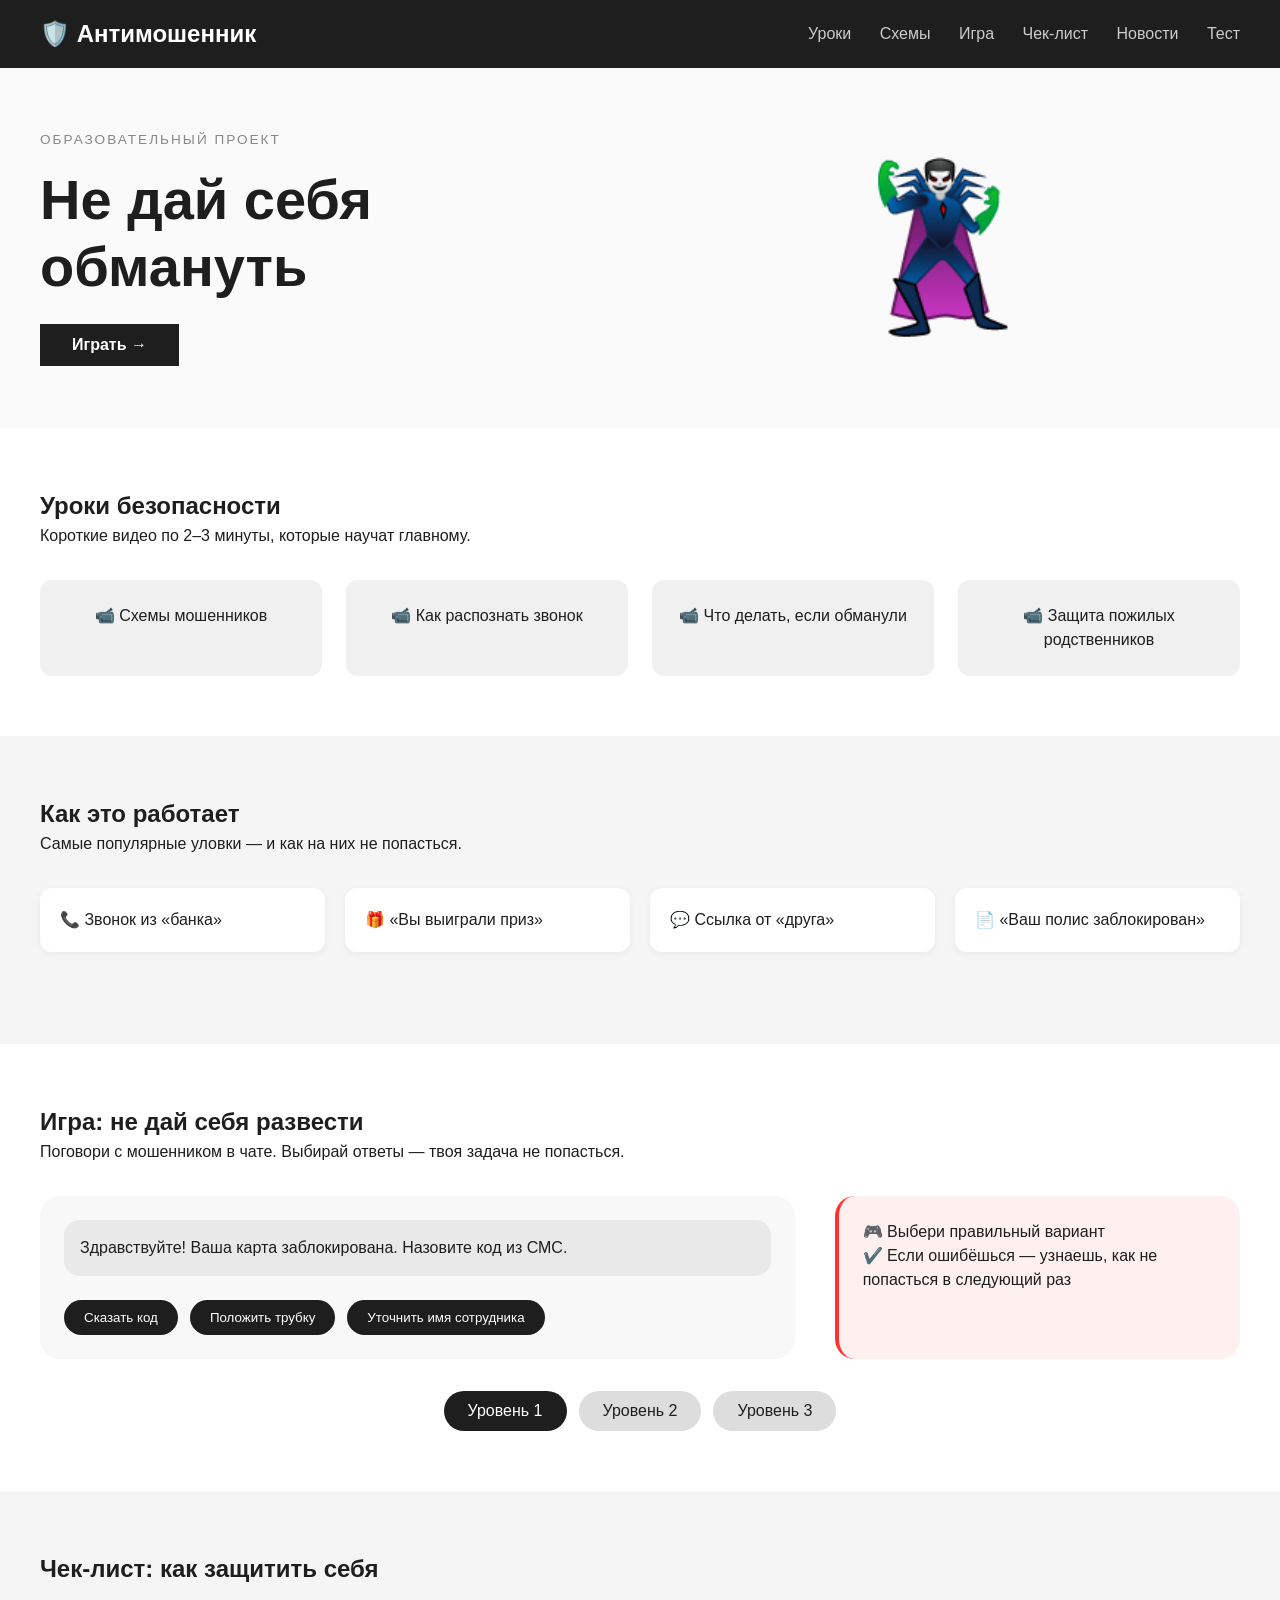
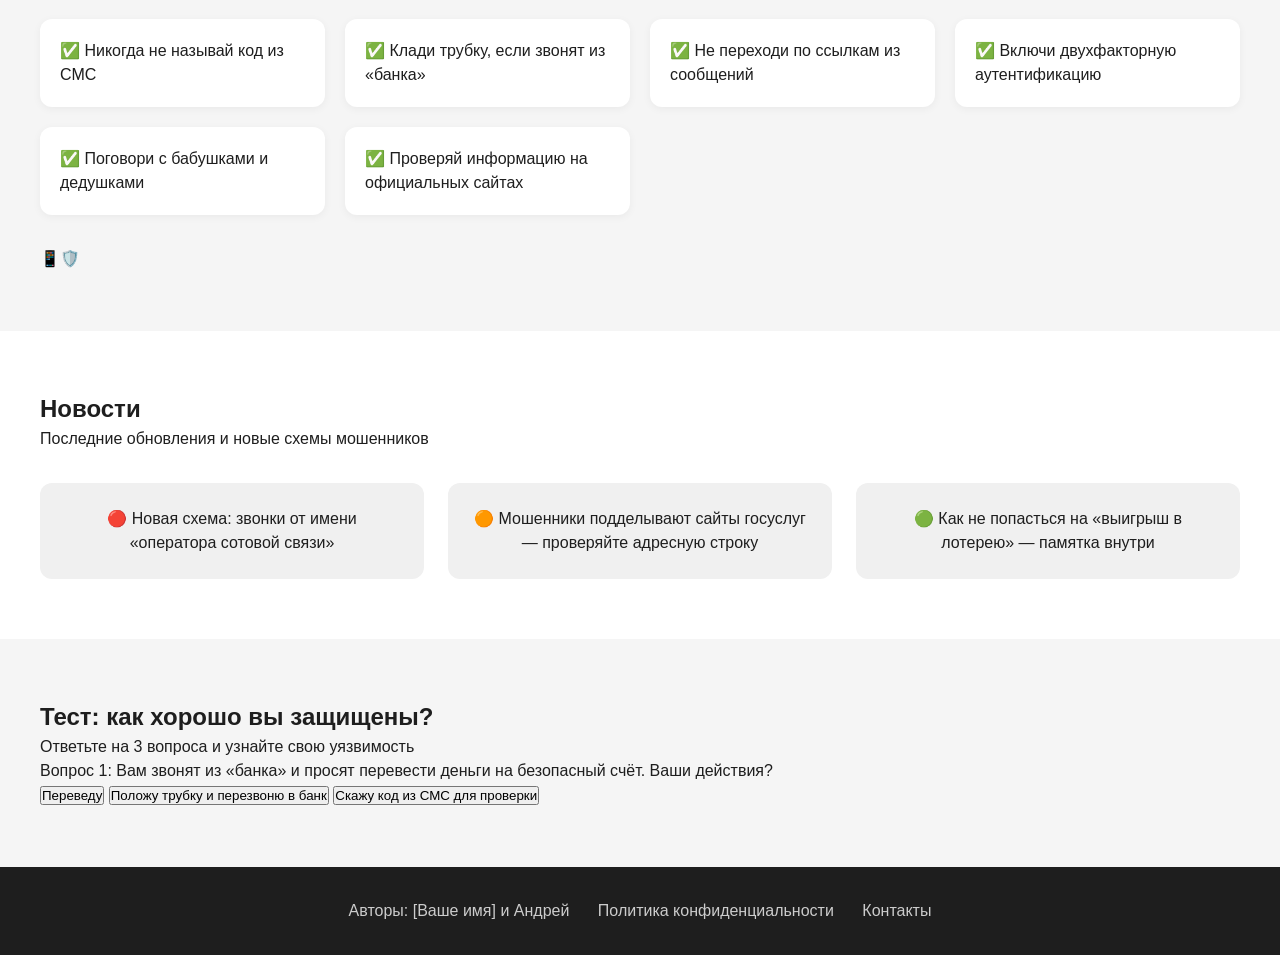
==== main.html @ 99d52fd8 "Первый коммит: начальная версия сайта против мошенников" ====
<!DOCTYPE html>
<html lang="ru">
<head>
    <meta charset="UTF-8">
    <meta name="viewport" content="width=device-width, initial-scale=1.0">
    <title>Антимошенник — защита от мошенников</title>
    <link rel="stylesheet" href="style.css">
</head>
<body>

<header class="navbar">
    <div class="logo">🛡️ Антимошенник</div>
    <nav>
        <a href="#lessons">Уроки</a>
        <a href="#schemes">Схемы</a>
        <a href="#game">Игра</a>
        <a href="#checklist">Чек-лист</a>
        <a href="#news">Новости</a>
        <a href="#test">Тест</a>
    </nav>
</header>

<main>
    <!-- Шапка (Hero) -->
    <section class="hero">
        <div class="hero-text">
            <p class="hero-label">образовательный проект</p>
            <h1>Не дай себя<br>обмануть</h1>
            <button class="hero-btn" id="game-scroll">Играть →</button>
        </div>
        <div class="hero-image">
            <div class="thief-icon">🦹‍♂️</div>
        </div>
    </section>

    <!-- Блок: Уроки / Видео -->
    <section id="lessons" class="section light">
        <h2>Уроки безопасности</h2>
        <p>Короткие видео по 2–3 минуты, которые научат главному.</p>
        <div class="cards">
            <div class="card">📹 Схемы мошенников</div>
            <div class="card">📹 Как распознать звонок</div>
            <div class="card">📹 Что делать, если обманули</div>
            <div class="card">📹 Защита пожилых родственников</div>
        </div>
    </section>

    <!-- Блок: Схемы (Что-то №1) -->
    <section id="schemes" class="section dark">
        <h2>Как это работает</h2>
        <p>Самые популярные уловки — и как на них не попасться.</p>
        <div class="schemes-grid">
            <div class="scheme-item">📞 Звонок из «банка»</div>
            <div class="scheme-item">🎁 «Вы выиграли приз»</div>
            <div class="scheme-item">💬 Ссылка от «друга»</div>
            <div class="scheme-item">📄 «Ваш полис заблокирован»</div>
        </div>
    </section>

    <!-- Блок: Игра -->
    <section id="game" class="section light">
        <h2>Игра: не дай себя развести</h2>
        <p>Поговори с мошенником в чате. Выбирай ответы — твоя задача не попасться.</p>
        <div class="game-container">
            <div class="game-chat">
                <div class="chat-message bot">Здравствуйте! Ваша карта заблокирована. Назовите код из СМС.</div>
                <div class="chat-options">
                    <button class="chat-btn">Сказать код</button>
                    <button class="chat-btn">Положить трубку</button>
                    <button class="chat-btn">Уточнить имя сотрудника</button>
                </div>
            </div>
            <div class="game-info">
                <p>🎮 Выбери правильный вариант</p>
                <p>✔️ Если ошибёшься — узнаешь, как не попасться в следующий раз</p>
            </div>
        </div>
        <div class="game-levels">
            <span class="level active">Уровень 1</span>
            <span class="level">Уровень 2</span>
            <span class="level">Уровень 3</span>
        </div>
    </section>

    <!-- Блок: Чек-лист (Что-то №2) -->
    <section id="checklist" class="section dark">
        <h2>Чек-лист: как защитить себя</h2>
        <div class="checklist-grid">
            <div class="checklist-item">✅ Никогда не называй код из СМС</div>
            <div class="checklist-item">✅ Клади трубку, если звонят из «банка»</div>
            <div class="checklist-item">✅ Не переходи по ссылкам из сообщений</div>
            <div class="checklist-item">✅ Включи двухфакторную аутентификацию</div>
            <div class="checklist-item">✅ Поговори с бабушками и дедушками</div>
            <div class="checklist-item">✅ Проверяй информацию на официальных сайтах</div>
        </div>
        <div class="phone-illustration">📱🛡️</div>
    </section>

    <!-- Блок: Новости -->
    <section id="news" class="section light">
        <h2>Новости</h2>
        <p>Последние обновления и новые схемы мошенников</p>
        <div class="news-list">
            <div class="news-item">🔴 Новая схема: звонки от имени «оператора сотовой связи»</div>
            <div class="news-item">🟠 Мошенники подделывают сайты госуслуг — проверяйте адресную строку</div>
            <div class="news-item">🟢 Как не попасться на «выигрыш в лотерею» — памятка внутри</div>
        </div>
    </section>

    <!-- Блок: Тест (Что-то №3) -->
    <section id="test" class="section dark">
        <h2>Тест: как хорошо вы защищены?</h2>
        <p>Ответьте на 3 вопроса и узнайте свою уязвимость</p>
        <div class="test-container">
            <div class="test-question">Вопрос 1: Вам звонят из «банка» и просят перевести деньги на безопасный счёт. Ваши действия?</div>
            <button class="test-btn">Переведу</button>
            <button class="test-btn">Положу трубку и перезвоню в банк</button>
            <button class="test-btn">Скажу код из СМС для проверки</button>
        </div>
    </section>
</main>

<footer>
    <div class="footer-links">
        <a href="#">Авторы: [Ваше имя] и Андрей</a>
        <a href="#">Политика конфиденциальности</a>
        <a href="#">Контакты</a>
    </div>
</footer>

<script src="script.js"></script>
</body>
</html>
---- style.css ----
* {
    margin: 0;
    padding: 0;
    box-sizing: border-box;
}

body {
    font-family: 'Segoe UI', Roboto, -apple-system, sans-serif;
    background: #ffffff;
    color: #1e1e1e;
    line-height: 1.5;
}

/* Навигация */
.navbar {
    display: flex;
    justify-content: space-between;
    align-items: center;
    padding: 16px 40px;
    background: #1e1e1e;
    color: white;
    position: sticky;
    top: 0;
    z-index: 100;
}

.logo {
    font-size: 1.5rem;
    font-weight: bold;
}

.navbar nav a {
    color: #ccc;
    text-decoration: none;
    margin-left: 24px;
    transition: 0.2s;
}

.navbar nav a:hover {
    color: white;
}

/* Секции */
.section {
    padding: 60px 40px;
}

.light {
    background: #ffffff;
}

.dark {
    background: #f5f5f5;
}

/* Hero (шапка) */
.hero {
    display: flex;
    justify-content: space-between;
    align-items: center;
    padding: 60px 40px;
    background: #fafafa;
    flex-wrap: wrap;
}

.hero-text {
    flex: 1;
}

.hero-label {
    font-size: 0.85rem;
    text-transform: uppercase;
    letter-spacing: 2px;
    color: #888;
}

.hero h1 {
    font-size: 3.5rem;
    font-weight: 800;
    line-height: 1.2;
    margin: 16px 0 24px;
}

.hero-btn {
    background: #1e1e1e;
    color: white;
    border: none;
    padding: 12px 32px;
    font-size: 1rem;
    font-weight: bold;
    cursor: pointer;
    transition: 0.2s;
}

.hero-btn:hover {
    background: #ff3333;
}

.hero-image {
    flex: 1;
    text-align: center;
    font-size: 10rem;
}

/* Карточки (видео, новости) */
.cards, .news-list {
    display: flex;
    gap: 24px;
    margin-top: 32px;
    flex-wrap: wrap;
}

.card, .news-item {
    background: #f0f0f0;
    padding: 24px;
    border-radius: 12px;
    flex: 1;
    min-width: 200px;
    text-align: center;
}

/* Схемы и чек-лист */
.schemes-grid, .checklist-grid {
    display: grid;
    grid-template-columns: repeat(auto-fit, minmax(250px, 1fr));
    gap: 20px;
    margin: 32px 0;
}

.scheme-item, .checklist-item {
    background: white;
    padding: 20px;
    border-radius: 12px;
    box-shadow: 0 2px 8px rgba(0,0,0,0.05);
}

/* Игра */
.game-container {
    display: flex;
    gap: 40px;
    margin: 32px 0;
    flex-wrap: wrap;
}

.game-chat {
    flex: 2;
    background: #f8f8f8;
    border-radius: 20px;
    padding: 24px;
}

.chat-message {
    background: #e9e9e9;
    padding: 16px;
    border-radius: 16px;
    margin-bottom: 24px;
}

.chat-options {
    display: flex;
    gap: 12px;
    flex-wrap: wrap;
}

.chat-btn {
    background: #1e1e1e;
    color: white;
    border: none;
    padding: 10px 20px;
    border-radius: 40px;
    cursor: pointer;
}

.game-info {
    flex: 1;
    background: #fff0f0;
    padding: 24px;
    border-radius: 20px;
    border-left: 4px solid #ff3333;
}

.game-levels {
    display: flex;
    gap: 12px;
    margin-top: 20px;
    justify-content: center;
}

.level {
    background: #ddd;
    padding: 8px 24px;
    border-radius: 30px;
    cursor: pointer;
}

.level.active {
    background: #1e1e1e;
    color: white;
}

/* Подвал */
footer {
    background: #1e1e1e;
    color: #aaa;
    text-align: center;
    padding: 32px;
}

.footer-links a {
    color: #ccc;
    text-decoration: none;
    margin: 0 12px;
}
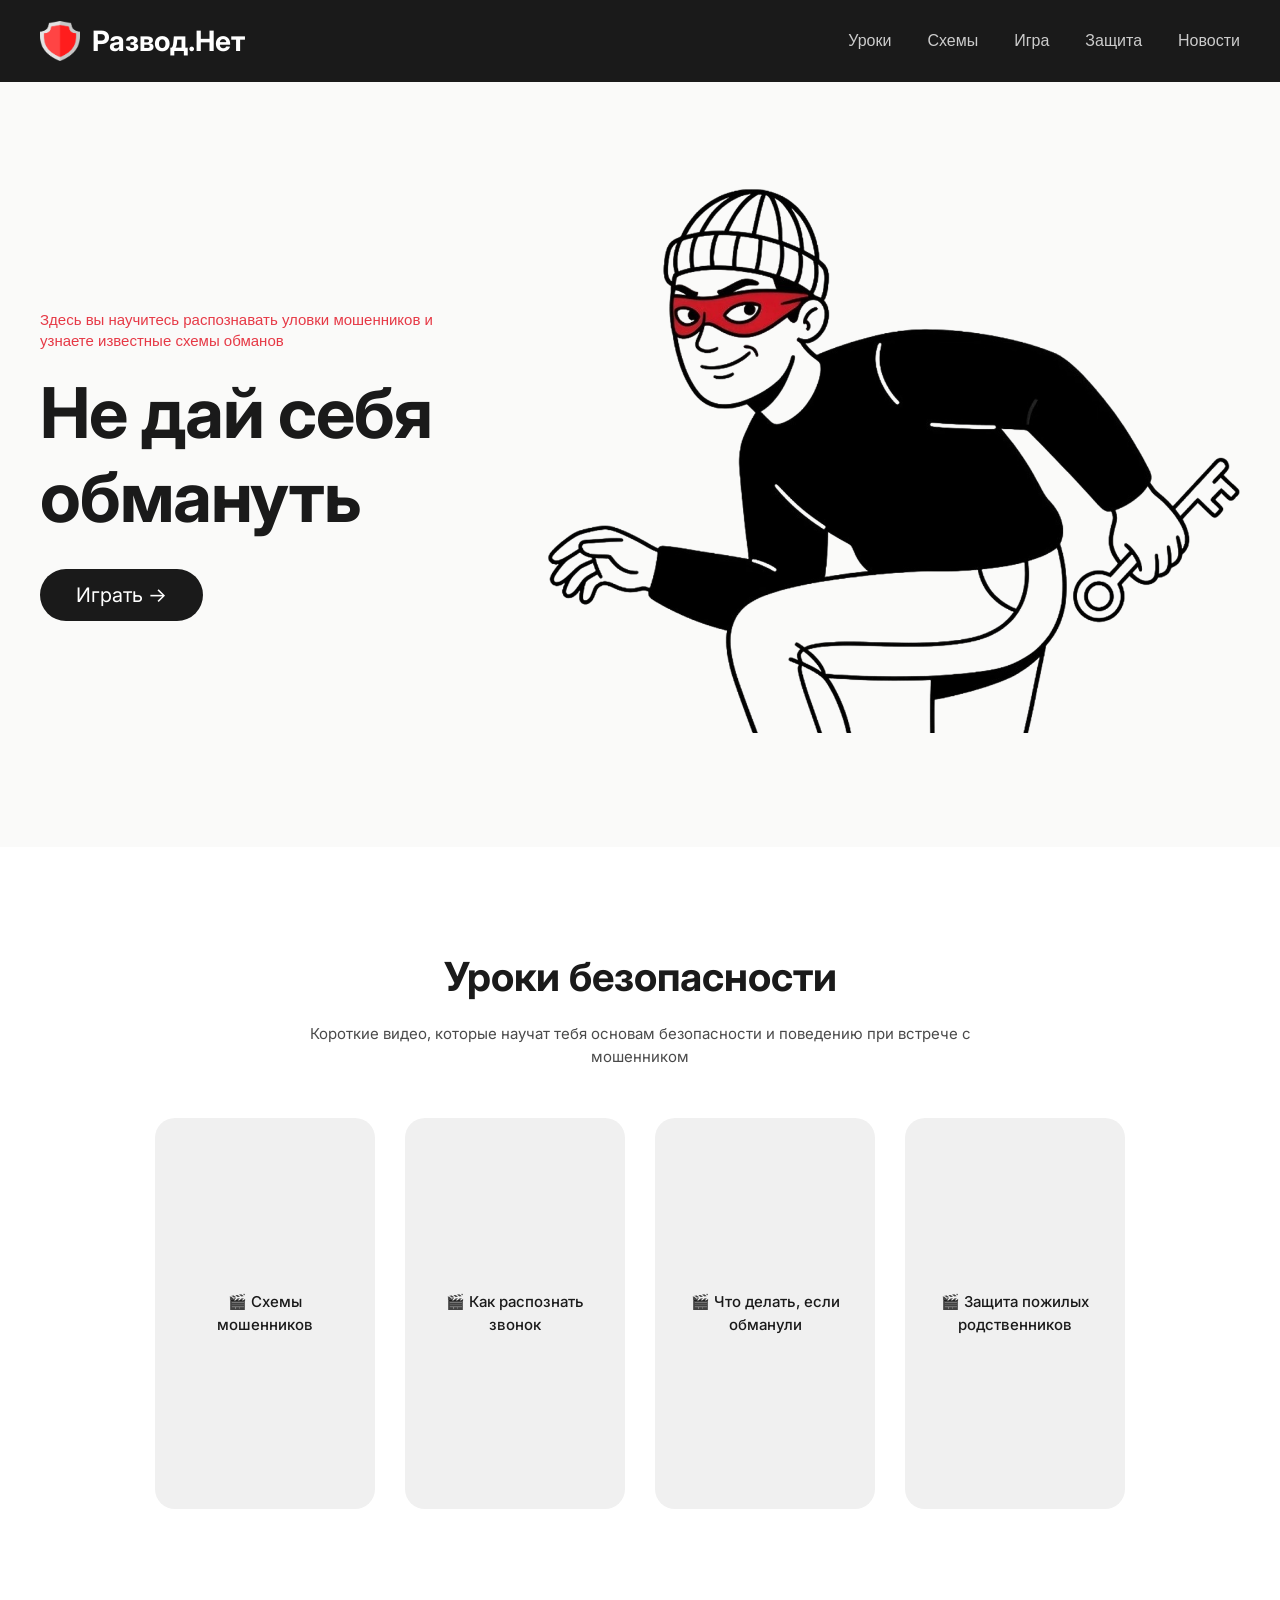
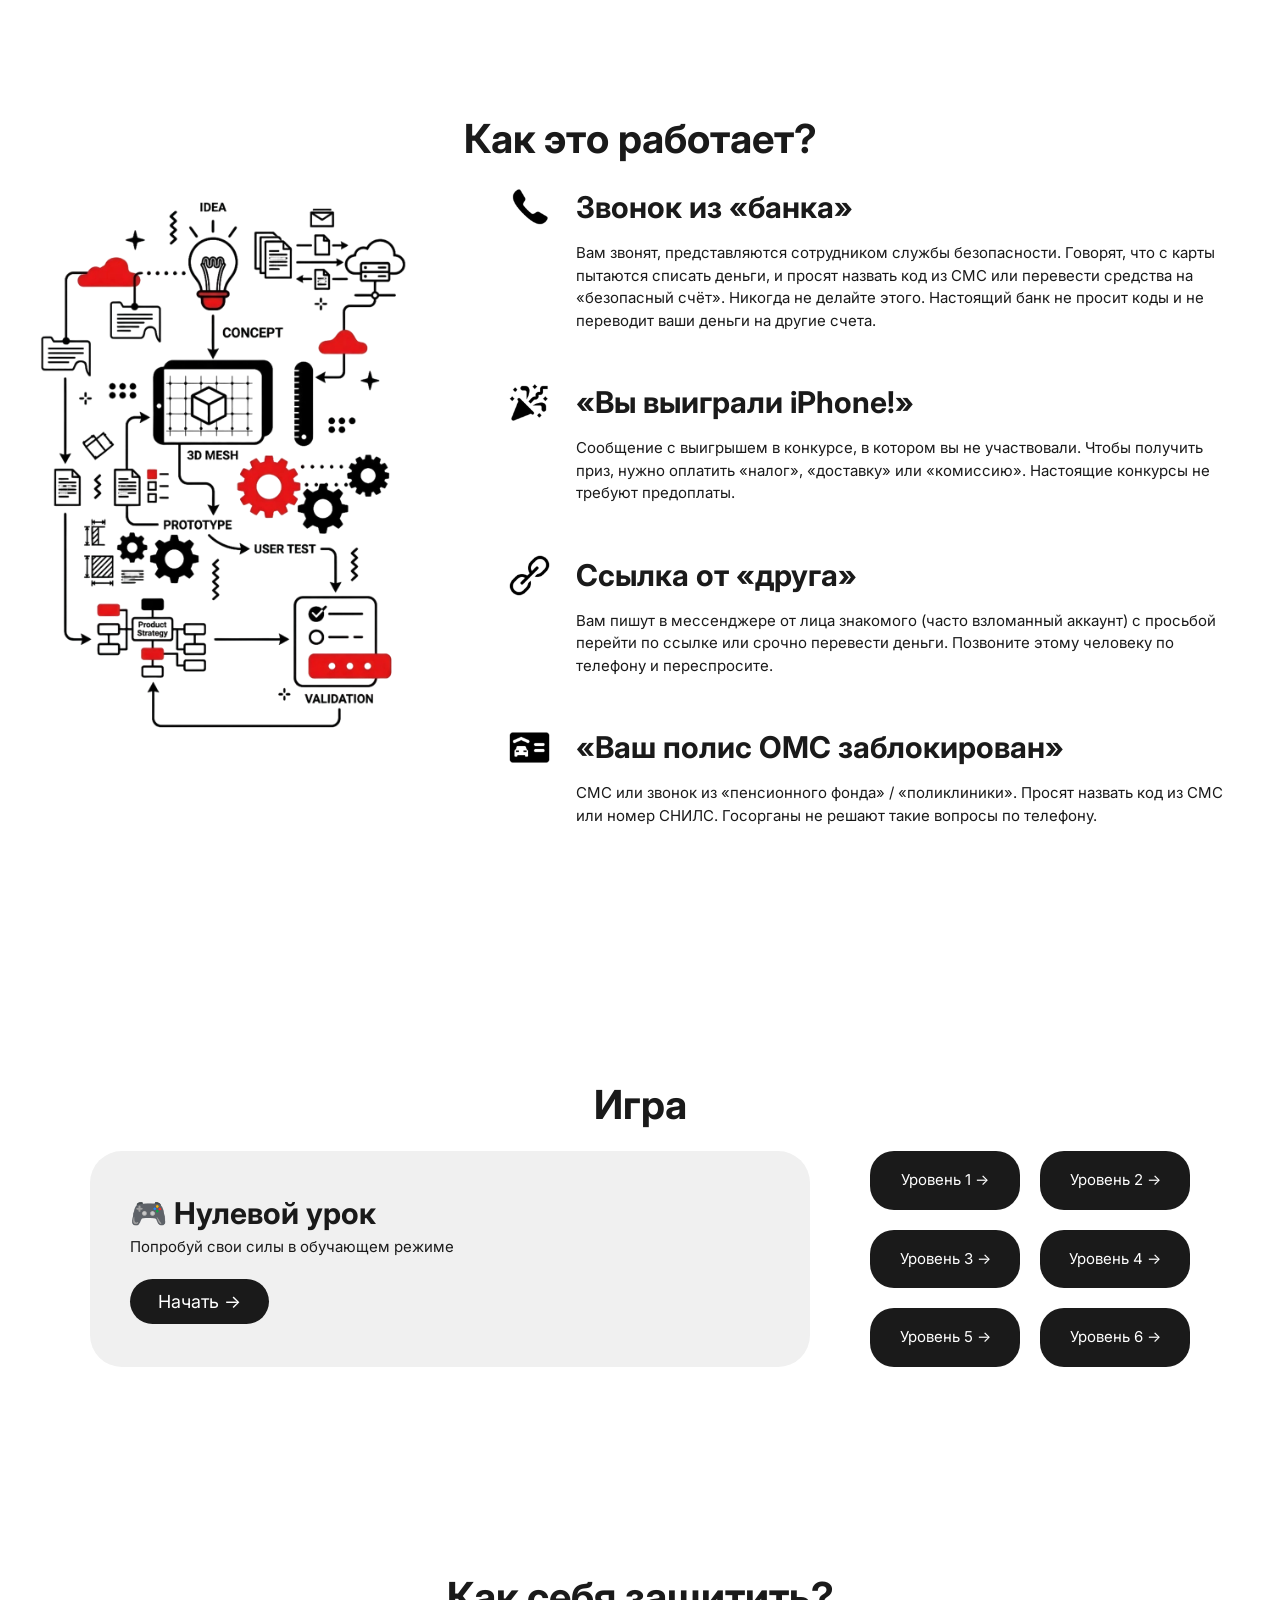
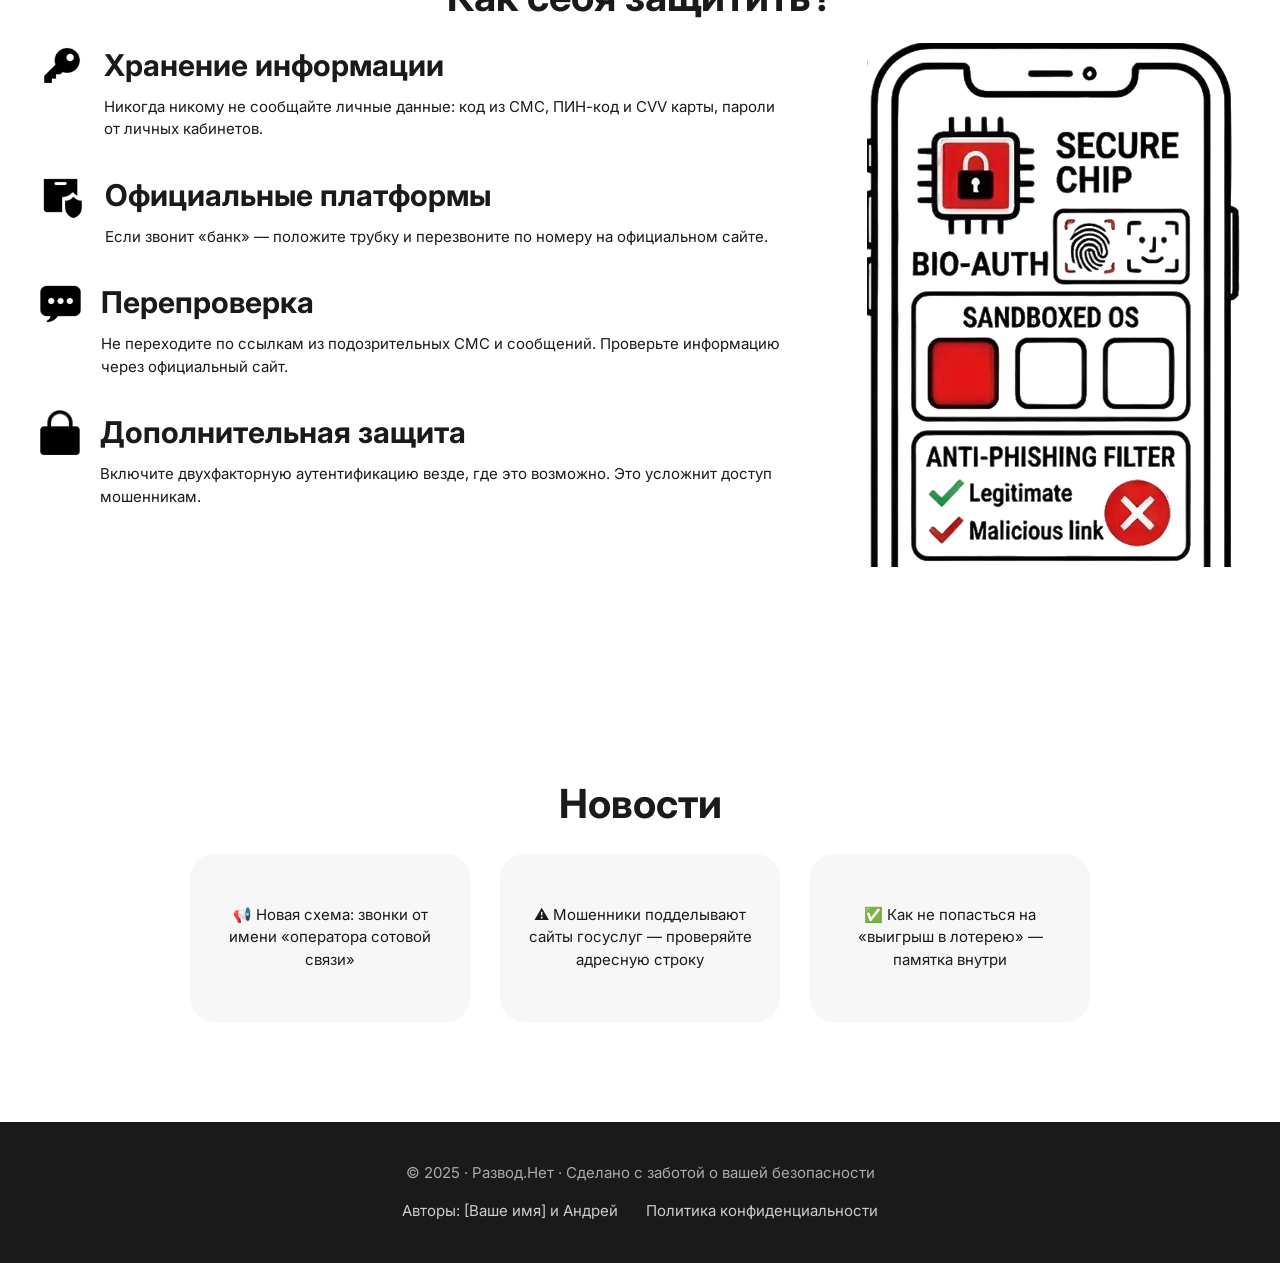
==== commit a3e85345: "Финальная версия: ловушка + основной сайт" ====
--- a/main.html
+++ b/main.html
@@ -3,128 +3,168 @@
 <head>
     <meta charset="UTF-8">
     <meta name="viewport" content="width=device-width, initial-scale=1.0">
-    <title>Антимошенник — защита от мошенников</title>
+    <title>Развод.Нет — защита от мошенников</title>
     <link rel="stylesheet" href="style.css">
 </head>
 <body>
 
-<header class="navbar">
-    <div class="logo">🛡️ Антимошенник</div>
+<div class="navbar">
+    <div class="logo">
+        <img src="images/Логотип.png" alt="Логотип" class="logo-img"> 
+        <span>Развод.Нет</span>
+    </div>
     <nav>
         <a href="#lessons">Уроки</a>
         <a href="#schemes">Схемы</a>
         <a href="#game">Игра</a>
-        <a href="#checklist">Чек-лист</a>
+        <a href="#protect">Защита</a>
         <a href="#news">Новости</a>
-        <a href="#test">Тест</a>
     </nav>
-</header>
+</div>
 
 <main>
-    <!-- Шапка (Hero) -->
+    <!-- Hero (увеличен в 1.7 раза) -->
     <section class="hero">
         <div class="hero-text">
-            <p class="hero-label">образовательный проект</p>
+            <p class="hero-tagline">Здесь вы научитесь распознавать уловки мошенников и узнаете известные схемы обманов</p>
             <h1>Не дай себя<br>обмануть</h1>
             <button class="hero-btn" id="game-scroll">Играть →</button>
         </div>
         <div class="hero-image">
-            <div class="thief-icon">🦹‍♂️</div>
+            <img src="images/Вор.png" alt="Вор" class="hero-img">
         </div>
     </section>
 
-    <!-- Блок: Уроки / Видео -->
+    <!-- Уроки (вертикальные карточки 9:16) -->
     <section id="lessons" class="section light">
-        <h2>Уроки безопасности</h2>
-        <p>Короткие видео по 2–3 минуты, которые научат главному.</p>
+        <h2 class="center-title">Уроки безопасности</h2>
+        <p class="section-desc center">Короткие видео, которые научат тебя основам безопасности и поведению при встрече с мошенником</p>
         <div class="cards">
-            <div class="card">📹 Схемы мошенников</div>
-            <div class="card">📹 Как распознать звонок</div>
-            <div class="card">📹 Что делать, если обманули</div>
-            <div class="card">📹 Защита пожилых родственников</div>
+            <div class="card">🎬 Схемы мошенников</div>
+            <div class="card">🎬 Как распознать звонок</div>
+            <div class="card">🎬 Что делать, если обманули</div>
+            <div class="card">🎬 Защита пожилых родственников</div>
         </div>
     </section>
 
-    <!-- Блок: Схемы (Что-то №1) -->
-    <section id="schemes" class="section dark">
-        <h2>Как это работает</h2>
-        <p>Самые популярные уловки — и как на них не попасться.</p>
-        <div class="schemes-grid">
-            <div class="scheme-item">📞 Звонок из «банка»</div>
-            <div class="scheme-item">🎁 «Вы выиграли приз»</div>
-            <div class="scheme-item">💬 Ссылка от «друга»</div>
-            <div class="scheme-item">📄 «Ваш полис заблокирован»</div>
+    <!-- Схемы: декоративное изображение слева, текст + иконки справа -->
+    <section id="schemes" class="section light">
+        <h2 class="center-title">Как это работает?</h2>
+        <div class="schemes-layout">
+            <div class="schemes-decor">
+                <img src="images/Схемы.png" alt="Схемы">
+            </div>
+            <div class="schemes-list">
+                <div class="scheme-item">
+                    <img src="images/Phone.png" alt="иконка" class="scheme-icon-img">
+                    <div class="scheme-content">
+                        <h3>Звонок из «банка»</h3>
+                        <p>Вам звонят, представляются сотрудником службы безопасности. Говорят, что с карты пытаются списать деньги, и просят назвать код из СМС или перевести средства на «безопасный счёт». Никогда не делайте этого. Настоящий банк не просит коды и не переводит ваши деньги на другие счета.</p>
+                    </div>
+                </div>
+                <div class="scheme-item">
+                    <img src="images/Confetti.png" alt="иконка" class="scheme-icon-img">
+                    <div class="scheme-content">
+                        <h3>«Вы выиграли iPhone!»</h3>
+                        <p>Сообщение с выигрышем в конкурсе, в котором вы не участвовали. Чтобы получить приз, нужно оплатить «налог», «доставку» или «комиссию». Настоящие конкурсы не требуют предоплаты.</p>
+                    </div>
+                </div>
+                <div class="scheme-item">
+                    <img src="images/Link.png" alt="иконка" class="scheme-icon-img">
+                    <div class="scheme-content">
+                        <h3>Ссылка от «друга»</h3>
+                        <p>Вам пишут в мессенджере от лица знакомого (часто взломанный аккаунт) с просьбой перейти по ссылке или срочно перевести деньги. Позвоните этому человеку по телефону и переспросите.</p>
+                    </div>
+                </div>
+                <div class="scheme-item">
+                    <img src="images/Car.png" alt="иконка" class="scheme-icon-img">
+                    <div class="scheme-content">
+                        <h3>«Ваш полис ОМС заблокирован»</h3>
+                        <p>СМС или звонок из «пенсионного фонда» / «поликлиники». Просят назвать код из СМС или номер СНИЛС. Госорганы не решают такие вопросы по телефону.</p>
+                    </div>
+                </div>
+            </div>
         </div>
     </section>
 
-    <!-- Блок: Игра -->
+    <!-- Игра (без изменений) -->
     <section id="game" class="section light">
-        <h2>Игра: не дай себя развести</h2>
-        <p>Поговори с мошенником в чате. Выбирай ответы — твоя задача не попасться.</p>
-        <div class="game-container">
-            <div class="game-chat">
-                <div class="chat-message bot">Здравствуйте! Ваша карта заблокирована. Назовите код из СМС.</div>
-                <div class="chat-options">
-                    <button class="chat-btn">Сказать код</button>
-                    <button class="chat-btn">Положить трубку</button>
-                    <button class="chat-btn">Уточнить имя сотрудника</button>
+        <h2 class="center-title">Игра</h2>
+        <div class="game-layout">
+            <div class="game-large-card">
+                <div class="game-large-content">
+                    <h3>🎮 Нулевой урок</h3>
+                    <p>Попробуй свои силы в обучающем режиме</p>
+                    <button class="game-large-btn">Начать →</button>
                 </div>
             </div>
-            <div class="game-info">
-                <p>🎮 Выбери правильный вариант</p>
-                <p>✔️ Если ошибёшься — узнаешь, как не попасться в следующий раз</p>
+            <div class="game-small-grid">
+                <div class="game-small-card">Уровень 1 →</div>
+                <div class="game-small-card">Уровень 2 →</div>
+                <div class="game-small-card">Уровень 3 →</div>
+                <div class="game-small-card">Уровень 4 →</div>
+                <div class="game-small-card">Уровень 5 →</div>
+                <div class="game-small-card">Уровень 6 →</div>
             </div>
-        </div>
-        <div class="game-levels">
-            <span class="level active">Уровень 1</span>
-            <span class="level">Уровень 2</span>
-            <span class="level">Уровень 3</span>
         </div>
     </section>
 
-    <!-- Блок: Чек-лист (Что-то №2) -->
-    <section id="checklist" class="section dark">
-        <h2>Чек-лист: как защитить себя</h2>
-        <div class="checklist-grid">
-            <div class="checklist-item">✅ Никогда не называй код из СМС</div>
-            <div class="checklist-item">✅ Клади трубку, если звонят из «банка»</div>
-            <div class="checklist-item">✅ Не переходи по ссылкам из сообщений</div>
-            <div class="checklist-item">✅ Включи двухфакторную аутентификацию</div>
-            <div class="checklist-item">✅ Поговори с бабушками и дедушками</div>
-            <div class="checklist-item">✅ Проверяй информацию на официальных сайтах</div>
-        </div>
-        <div class="phone-illustration">📱🛡️</div>
-    </section>
-
-    <!-- Блок: Новости -->
-    <section id="news" class="section light">
-        <h2>Новости</h2>
-        <p>Последние обновления и новые схемы мошенников</p>
-        <div class="news-list">
-            <div class="news-item">🔴 Новая схема: звонки от имени «оператора сотовой связи»</div>
-            <div class="news-item">🟠 Мошенники подделывают сайты госуслуг — проверяйте адресную строку</div>
-            <div class="news-item">🟢 Как не попасться на «выигрыш в лотерею» — памятка внутри</div>
+    <!-- Защита: текст слева с иконками, изображение телефона справа -->
+    <section id="protect" class="section light">
+        <h2 class="center-title">Как себя защитить?</h2>
+        <div class="protect-layout">
+            <div class="protect-text">
+                <div class="protect-item">
+                    <img src="images/Key.png" alt="иконка" class="protect-icon-img">
+                    <div>
+                        <h3>Хранение информации</h3>
+                        <p>Никогда никому не сообщайте личные данные: код из СМС, ПИН-код и CVV карты, пароли от личных кабинетов.</p>
+                    </div>
+                </div>
+                <div class="protect-item">
+                    <img src="images/Box.png" alt="иконка" class="protect-icon-img">
+                    <div>
+                        <h3>Официальные платформы</h3>
+                        <p>Если звонит «банк» — положите трубку и перезвоните по номеру на официальном сайте.</p>
+                    </div>
+                </div>
+                <div class="protect-item">
+                    <img src="images/SMS.png" alt="иконка" class="protect-icon-img">
+                    <div>
+                        <h3>Перепроверка</h3>
+                        <p>Не переходите по ссылкам из подозрительных СМС и сообщений. Проверьте информацию через официальный сайт.</p>
+                    </div>
+                </div>
+                <div class="protect-item">
+                    <img src="images/Lock.png" alt="иконка" class="protect-icon-img">
+                    <div>
+                        <h3>Дополнительная защита</h3>
+                        <p>Включите двухфакторную аутентификацию везде, где это возможно. Это усложнит доступ мошенникам.</p>
+                    </div>
+                </div>
+            </div>
+            <div class="protect-image">
+                <img src="images/Телефон.png" alt="Телефон с защитой">
+            </div>
         </div>
     </section>
 
-    <!-- Блок: Тест (Что-то №3) -->
-    <section id="test" class="section dark">
-        <h2>Тест: как хорошо вы защищены?</h2>
-        <p>Ответьте на 3 вопроса и узнайте свою уязвимость</p>
-        <div class="test-container">
-            <div class="test-question">Вопрос 1: Вам звонят из «банка» и просят перевести деньги на безопасный счёт. Ваши действия?</div>
-            <button class="test-btn">Переведу</button>
-            <button class="test-btn">Положу трубку и перезвоню в банк</button>
-            <button class="test-btn">Скажу код из СМС для проверки</button>
+    <!-- Новости (блоки 5:3) -->
+    <section id="news" class="section light">
+        <h2 class="center-title">Новости</h2>
+        <div class="news-grid">
+            <div class="news-card">📢 Новая схема: звонки от имени «оператора сотовой связи»</div>
+            <div class="news-card">⚠️ Мошенники подделывают сайты госуслуг — проверяйте адресную строку</div>
+            <div class="news-card">✅ Как не попасться на «выигрыш в лотерею» — памятка внутри</div>
         </div>
     </section>
 </main>
 
 <footer>
+    <p>© 2025 · Развод.Нет · Сделано с заботой о вашей безопасности</p>
     <div class="footer-links">
         <a href="#">Авторы: [Ваше имя] и Андрей</a>
         <a href="#">Политика конфиденциальности</a>
-        <a href="#">Контакты</a>
     </div>
 </footer>
 
--- a/style.css
+++ b/style.css
@@ -1,3 +1,16 @@
+@import url('https://fonts.googleapis.com/css2?family=Inter:wght@400;500;600;700;800&display=swap');
+
+@font-face {
+    font-family: 'Farabee';
+    src: local('Farabee'), url('fonts/Farabee.woff2') format('woff2');
+    font-display: swap;
+}
+@font-face {
+    font-family: 'Lack';
+    src: local('Lack'), url('fonts/Lack.woff2') format('woff2');
+    font-display: swap;
+}
+
 * {
     margin: 0;
     padding: 0;
@@ -5,10 +18,15 @@
 }
 
 body {
-    font-family: 'Segoe UI', Roboto, -apple-system, sans-serif;
+    font-family: 'Lack', 'Inter', sans-serif;
+    font-size: 15px;
+    color: #1a1a1a;
     background: #ffffff;
-    color: #1e1e1e;
     line-height: 1.5;
+}
+
+h1, h2, h3, .logo span, .hero-btn, .level-btn, .game-large-btn {
+    font-family: 'Farabee', 'Inter', sans-serif;
 }
 
 /* Навигация */
@@ -16,198 +34,357 @@
     display: flex;
     justify-content: space-between;
     align-items: center;
-    padding: 16px 40px;
-    background: #1e1e1e;
+    padding: 20px 40px;
+    background: #1a1a1a;
     color: white;
-    position: sticky;
-    top: 0;
-    z-index: 100;
 }
 
 .logo {
-    font-size: 1.5rem;
-    font-weight: bold;
-}
-
-.navbar nav a {
+    display: flex;
+    align-items: center;
+    gap: 12px;
+}
+
+.logo-img {
+    width: 40px;
+    height: 40px;
+    object-fit: contain;
+}
+
+.logo span {
+    font-size: 28px;
+    font-weight: 700;
+}
+
+nav a {
+    font-family: 'Lack', sans-serif;
     color: #ccc;
     text-decoration: none;
-    margin-left: 24px;
-    transition: 0.2s;
-}
-
-.navbar nav a:hover {
-    color: white;
-}
-
-/* Секции */
-.section {
-    padding: 60px 40px;
-}
-
-.light {
-    background: #ffffff;
-}
-
-.dark {
-    background: #f5f5f5;
-}
-
-/* Hero (шапка) */
+    margin-left: 32px;
+    font-size: 16px;
+}
+
+nav a:hover {
+    color: #e63946;
+}
+
+/* Hero */
 .hero {
     display: flex;
     justify-content: space-between;
     align-items: center;
-    padding: 60px 40px;
-    background: #fafafa;
-    flex-wrap: wrap;
+    gap: 60px;
+    padding: 100px 40px;
+    background: #fafaf9;
+    flex-wrap: wrap;
+    min-height: 85vh;
 }
 
 .hero-text {
     flex: 1;
 }
 
-.hero-label {
-    font-size: 0.85rem;
-    text-transform: uppercase;
-    letter-spacing: 2px;
-    color: #888;
+.hero-tagline {
+    font-family: 'Lack', sans-serif;
+    font-size: 15px;
+    color: #e63946;
+    margin-bottom: 20px;
+    line-height: 1.4;
+    max-width: 500px;
 }
 
 .hero h1 {
-    font-size: 3.5rem;
-    font-weight: 800;
+    font-size: 70px;
     line-height: 1.2;
-    margin: 16px 0 24px;
+    margin-bottom: 30px;
+    letter-spacing: -1px;
 }
 
 .hero-btn {
-    background: #1e1e1e;
+    background: #1a1a1a;
     color: white;
     border: none;
-    padding: 12px 32px;
-    font-size: 1rem;
-    font-weight: bold;
+    padding: 14px 36px;
+    font-size: 20px;
+    border-radius: 60px;
     cursor: pointer;
-    transition: 0.2s;
-}
-
-.hero-btn:hover {
-    background: #ff3333;
-}
-
-.hero-image {
-    flex: 1;
-    text-align: center;
-    font-size: 10rem;
-}
-
-/* Карточки (видео, новости) */
-.cards, .news-list {
-    display: flex;
-    gap: 24px;
-    margin-top: 32px;
-    flex-wrap: wrap;
-}
-
-.card, .news-item {
+}
+
+.hero-img {
+    max-width: 700px;
+    width: 100%;
+    height: auto;
+}
+
+/* Общие секции */
+.section {
+    padding: 100px 40px;
+}
+
+.section h2 {
+    text-align: center;
+    font-size: 40px;
+    margin-bottom: 16px;
+}
+
+.section-desc {
+    text-align: center;
+    font-size: 15px;
+    color: #4a4a4a;
+    max-width: 700px;
+    margin: 0 auto 50px auto;
+}
+
+/* Уроки */
+.cards {
+    display: flex;
+    gap: 30px;
+    flex-wrap: wrap;
+    justify-content: center;
+}
+
+.card {
     background: #f0f0f0;
     padding: 24px;
-    border-radius: 12px;
+    border-radius: 20px;
+    width: 220px;
+    aspect-ratio: 9 / 16;
+    text-align: center;
+    font-size: 15px;
+    font-weight: 500;
+    display: flex;
+    flex-direction: column;
+    justify-content: center;
+}
+
+/* Схемы */
+#schemes h2 {
+    text-align: center;
+}
+
+.schemes-layout {
+    display: flex;
+    gap: 80px;
+    align-items: flex-start;
+    flex-wrap: wrap;
+    max-width: 1200px;
+    margin: 0 auto;
+}
+
+.schemes-decor {
     flex: 1;
-    min-width: 200px;
-    text-align: center;
-}
-
-/* Схемы и чек-лист */
-.schemes-grid, .checklist-grid {
-    display: grid;
-    grid-template-columns: repeat(auto-fit, minmax(250px, 1fr));
-    gap: 20px;
-    margin: 32px 0;
-}
-
-.scheme-item, .checklist-item {
-    background: white;
-    padding: 20px;
-    border-radius: 12px;
-    box-shadow: 0 2px 8px rgba(0,0,0,0.05);
+    text-align: center;
+}
+
+.schemes-decor img {
+    max-width: 500px;
+    width: 100%;
+    height: auto;
+}
+
+.schemes-list {
+    flex: 2;
+    padding-left: 20px;
+}
+
+.scheme-item {
+    display: flex;
+    gap: 24px;
+    margin-bottom: 48px;
+    align-items: flex-start;
+}
+
+.scheme-icon-img {
+    width: 45px;
+    height: 45px;
+    object-fit: contain;
+}
+
+.scheme-content h3 {
+    font-size: 30px;
+    margin-bottom: 12px;
 }
 
 /* Игра */
-.game-container {
-    display: flex;
-    gap: 40px;
-    margin: 32px 0;
-    flex-wrap: wrap;
-}
-
-.game-chat {
+#game h2 {
+    text-align: center;
+}
+
+.game-layout {
+    max-width: 1100px;
+    margin: 0 auto;
+    display: flex;
+    gap: 60px;
+    flex-wrap: wrap;
+    justify-content: center;
+}
+
+.game-large-card {
+    background: #f0f0f0;
+    border-radius: 32px;
+    padding: 40px;
     flex: 2;
-    background: #f8f8f8;
-    border-radius: 20px;
-    padding: 24px;
-}
-
-.chat-message {
-    background: #e9e9e9;
-    padding: 16px;
-    border-radius: 16px;
-    margin-bottom: 24px;
-}
-
-.chat-options {
-    display: flex;
-    gap: 12px;
-    flex-wrap: wrap;
-}
-
-.chat-btn {
-    background: #1e1e1e;
+}
+
+.game-large-content h3 {
+    font-size: 30px;
+}
+
+.game-large-btn {
+    background: #1a1a1a;
     color: white;
     border: none;
-    padding: 10px 20px;
+    padding: 12px 28px;
+    font-size: 18px;
     border-radius: 40px;
+    margin-top: 20px;
     cursor: pointer;
 }
 
-.game-info {
+.game-small-grid {
     flex: 1;
-    background: #fff0f0;
+    display: grid;
+    grid-template-columns: repeat(2, 1fr);
+    gap: 20px;
+}
+
+.game-small-card {
+    background: #1a1a1a;
+    color: white;
+    text-align: center;
+    padding: 18px;
+    border-radius: 24px;
+    cursor: pointer;
+}
+
+/* Защита */
+#protect h2 {
+    text-align: center;
+}
+
+.protect-layout {
+    display: flex;
+    gap: 80px;
+    align-items: flex-start;
+    flex-wrap: wrap;
+    max-width: 1200px;
+    margin: 0 auto;
+}
+
+.protect-text {
+    flex: 2;
+}
+
+.protect-item {
+    display: flex;
+    gap: 20px;
+    margin-bottom: 32px;
+    align-items: flex-start;
+}
+
+.protect-icon-img {
+    width: 45px;
+    height: 45px;
+    object-fit: contain;
+}
+
+.protect-item h3 {
+    font-size: 30px;
+    margin-bottom: 8px;
+}
+
+.protect-image {
+    flex: 1;
+    text-align: center;
+}
+
+.protect-image img {
+    max-width: 500px;
+    width: 100%;
+}
+
+/* Новости */
+#news h2 {
+    text-align: center;
+}
+
+.news-grid {
+    display: flex;
+    gap: 30px;
+    flex-wrap: wrap;
+    justify-content: center;
+    max-width: 1100px;
+    margin: 20px auto 0 auto;
+}
+
+.news-card {
+    background: #f7f7f7;
     padding: 24px;
-    border-radius: 20px;
-    border-left: 4px solid #ff3333;
-}
-
-.game-levels {
-    display: flex;
-    gap: 12px;
-    margin-top: 20px;
-    justify-content: center;
-}
-
-.level {
-    background: #ddd;
-    padding: 8px 24px;
-    border-radius: 30px;
-    cursor: pointer;
-}
-
-.level.active {
-    background: #1e1e1e;
-    color: white;
+    border-radius: 24px;
+    width: 280px;
+    aspect-ratio: 5 / 3;
+    text-align: center;
+    font-size: 15px;
+    display: flex;
+    align-items: center;
+    justify-content: center;
 }
 
 /* Подвал */
 footer {
-    background: #1e1e1e;
+    background: #1a1a1a;
     color: #aaa;
     text-align: center;
-    padding: 32px;
+    padding: 40px;
+}
+
+.footer-links {
+    margin-top: 16px;
 }
 
 .footer-links a {
     color: #ccc;
     text-decoration: none;
     margin: 0 12px;
+}
+
+/* Адаптивность */
+@media (max-width: 900px) {
+    .navbar {
+        flex-direction: column;
+        gap: 16px;
+    }
+    
+    .hero {
+        flex-direction: column;
+        text-align: center;
+        min-height: auto;
+    }
+    
+    .hero h1 {
+        font-size: 48px;
+    }
+    
+    .schemes-layout, .protect-layout {
+        flex-direction: column;
+        gap: 40px;
+    }
+    
+    .schemes-list {
+        padding-left: 0;
+    }
+    
+    .scheme-item, .protect-item {
+        flex-direction: column;
+        align-items: center;
+        text-align: center;
+    }
+    
+    .game-layout {
+        flex-direction: column;
+    }
+    
+    .section {
+        padding: 60px 20px;
+    }
 }
